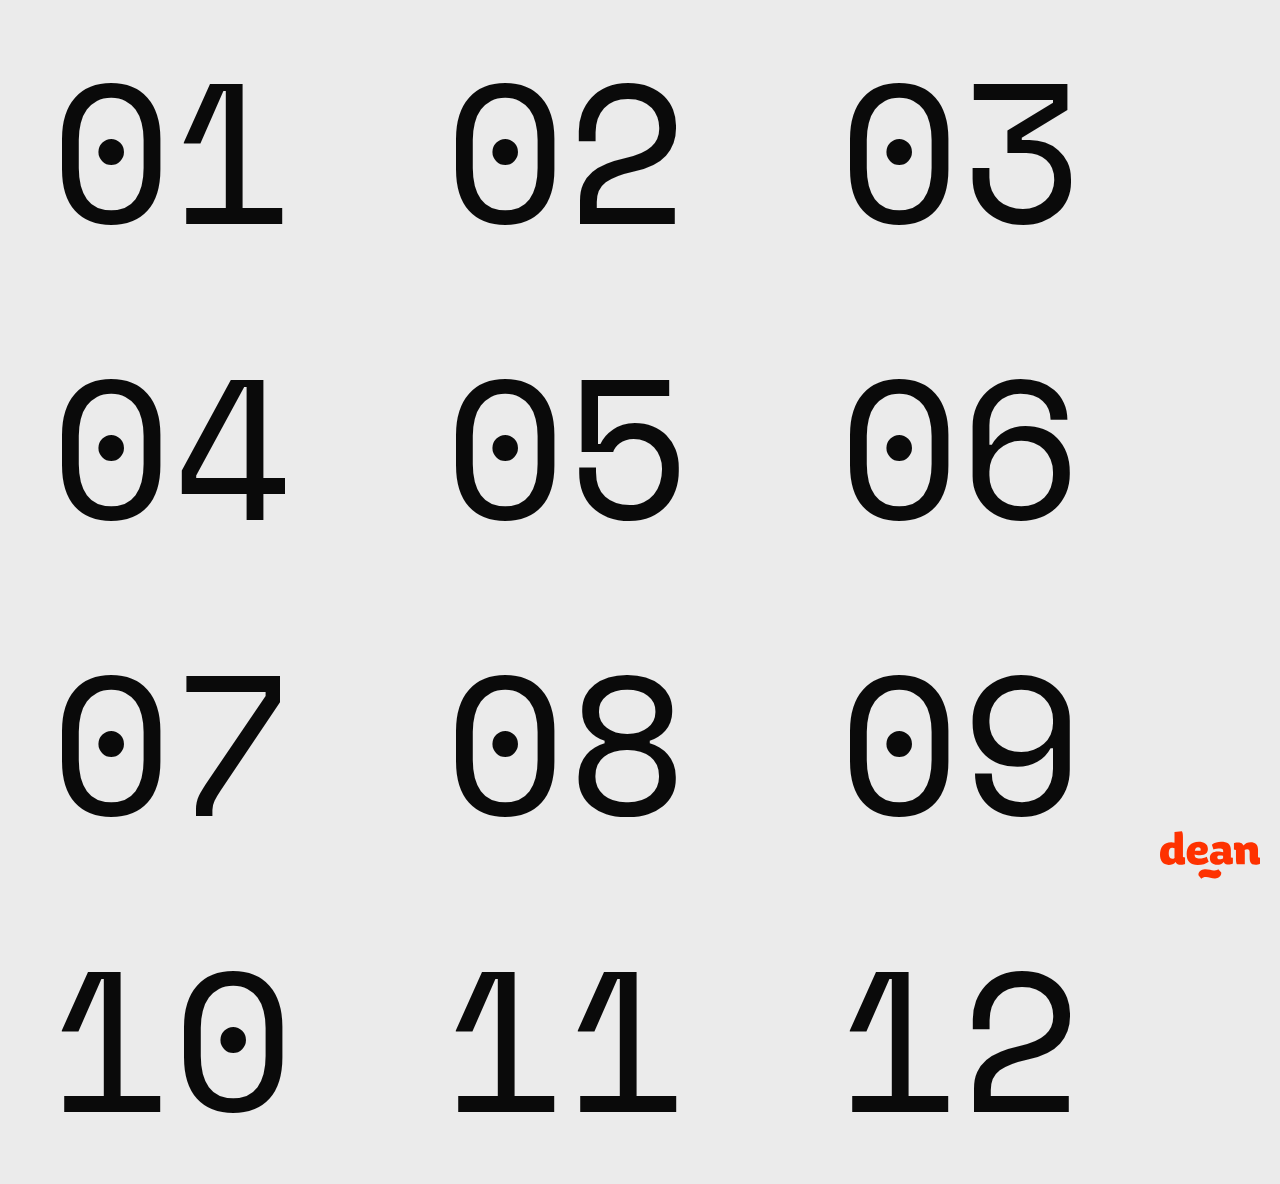
==== index.html @ 26009e3c "1" ====
<!DOCTYPE html>
<html lang="en">
  <head>
    <link rel="icon" href="#" type="image/x-icon"/>
    <style>
      .img-bottom-right {
        position: fixed;
        bottom: 20px;
        right: 20px;
      }
    </style>
    <meta charset="UTF-8" />
    <meta http-equiv="X-UA-Compatible" content="IE=edge" />
    <meta name="viewport" content="width=device-width, initial-scale=1.0" />
    <title>dean.one</title>
    <link rel="stylesheet" href="style.css"/>
  </head>
  <body>
    <div>
      <a href="./01-logo/01.html">01</a>
      <a href="./02-truchet-pattern/02.html">02</a>
      <a href="./03-schrift-bewegt/03.html">03</a>
      <a href="./04-circle/04.html">04</a>
      <a href="./05-rect/05.html">05</a>
      <a href="./06-triangle/06.html">06</a>
      <a href="./07-parallelogram/07.html">07</a>
      <a href="./08-typo-die-rennt/08.html">08</a>
      <a href="./09-logo-animiert/09.html">09</a>
      <a href="./10-noise/10.html">10</a>
      <a href="./11-grids/11.html">11</a>
      <a href="./12-danke/12.html">12</a>
    </div>

    <img
      src="./logo/dean.one-Logo-RGB.svg"
      class="img-bottom-right"
      height="50"
      width="100"
    />
  </body>
</html>
---- style.css ----
body {
  background-color: #ebebeb;
  margin: 0%;
  padding: 0;
  width: 100%;
  height: 100vh;
  font-size: 200px;
}

@font-face {
  font-family: SpaceMono;
  src: url("font/SpaceMono-Regular.ttf");
  font-style: normal;
}

a {
  font-family: "SpaceMono";
  color: #0a0a0a;
  text-align: center;
  margin-inline: 50px;
  text-decoration-line: none;
  transform-origin: 0% 0%;
  transition: transform 0.3s;
  cursor: none;
}

a:hover {
  color: #fe3200;
}

.active {
  transform: translateX(var(--foo));
}
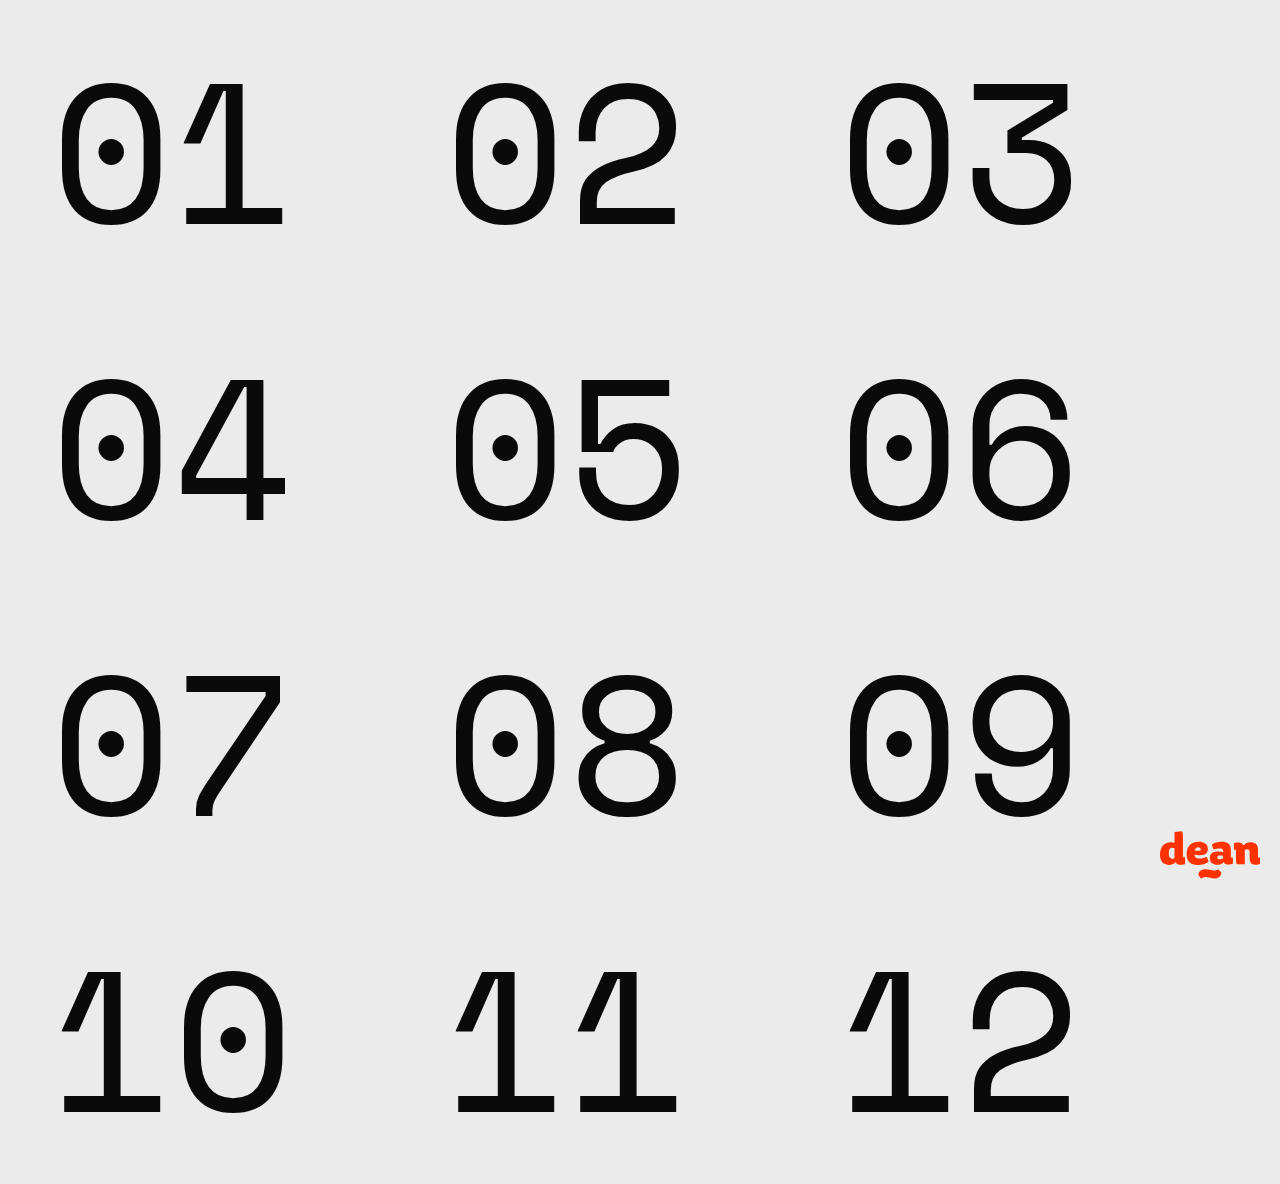
==== commit 11603b69: "3" ====
--- a/index.html
+++ b/index.html
@@ -9,12 +9,21 @@
         right: 20px;
       }
     </style>
+
     <meta charset="UTF-8" />
     <meta http-equiv="X-UA-Compatible" content="IE=edge" />
-    <meta name="viewport" content="width=device-width, initial-scale=1.0" />
+
+    <link rel="stylesheet" href="style.css"/>
+    <link rel="preconnect" href="https://fonts.googleapis.com" />
+    <link rel="preconnect" href="https://fonts.gstatic.com" crossorigin />
+    <link
+      href="https://fonts.googleapis.com/css2?family=IBM+Plex+Mono&family=Space+Mono&display=swap"
+      rel="stylesheet"
+    />
+
     <title>dean.one</title>
-    <link rel="stylesheet" href="style.css"/>
   </head>
+
   <body>
     <div>
       <a href="./01-logo/01.html">01</a>
--- a/style.css
+++ b/style.css
@@ -7,14 +7,8 @@
   font-size: 200px;
 }
 
-@font-face {
-  font-family: SpaceMono;
-  src: url("font/SpaceMono-Regular.ttf");
-  font-style: normal;
-}
-
 a {
-  font-family: "SpaceMono";
+  font-family: 'Space Mono', monospace;
   color: #0a0a0a;
   text-align: center;
   margin-inline: 50px;
@@ -30,4 +24,4 @@
 
 .active {
   transform: translateX(var(--foo));
-}
+}